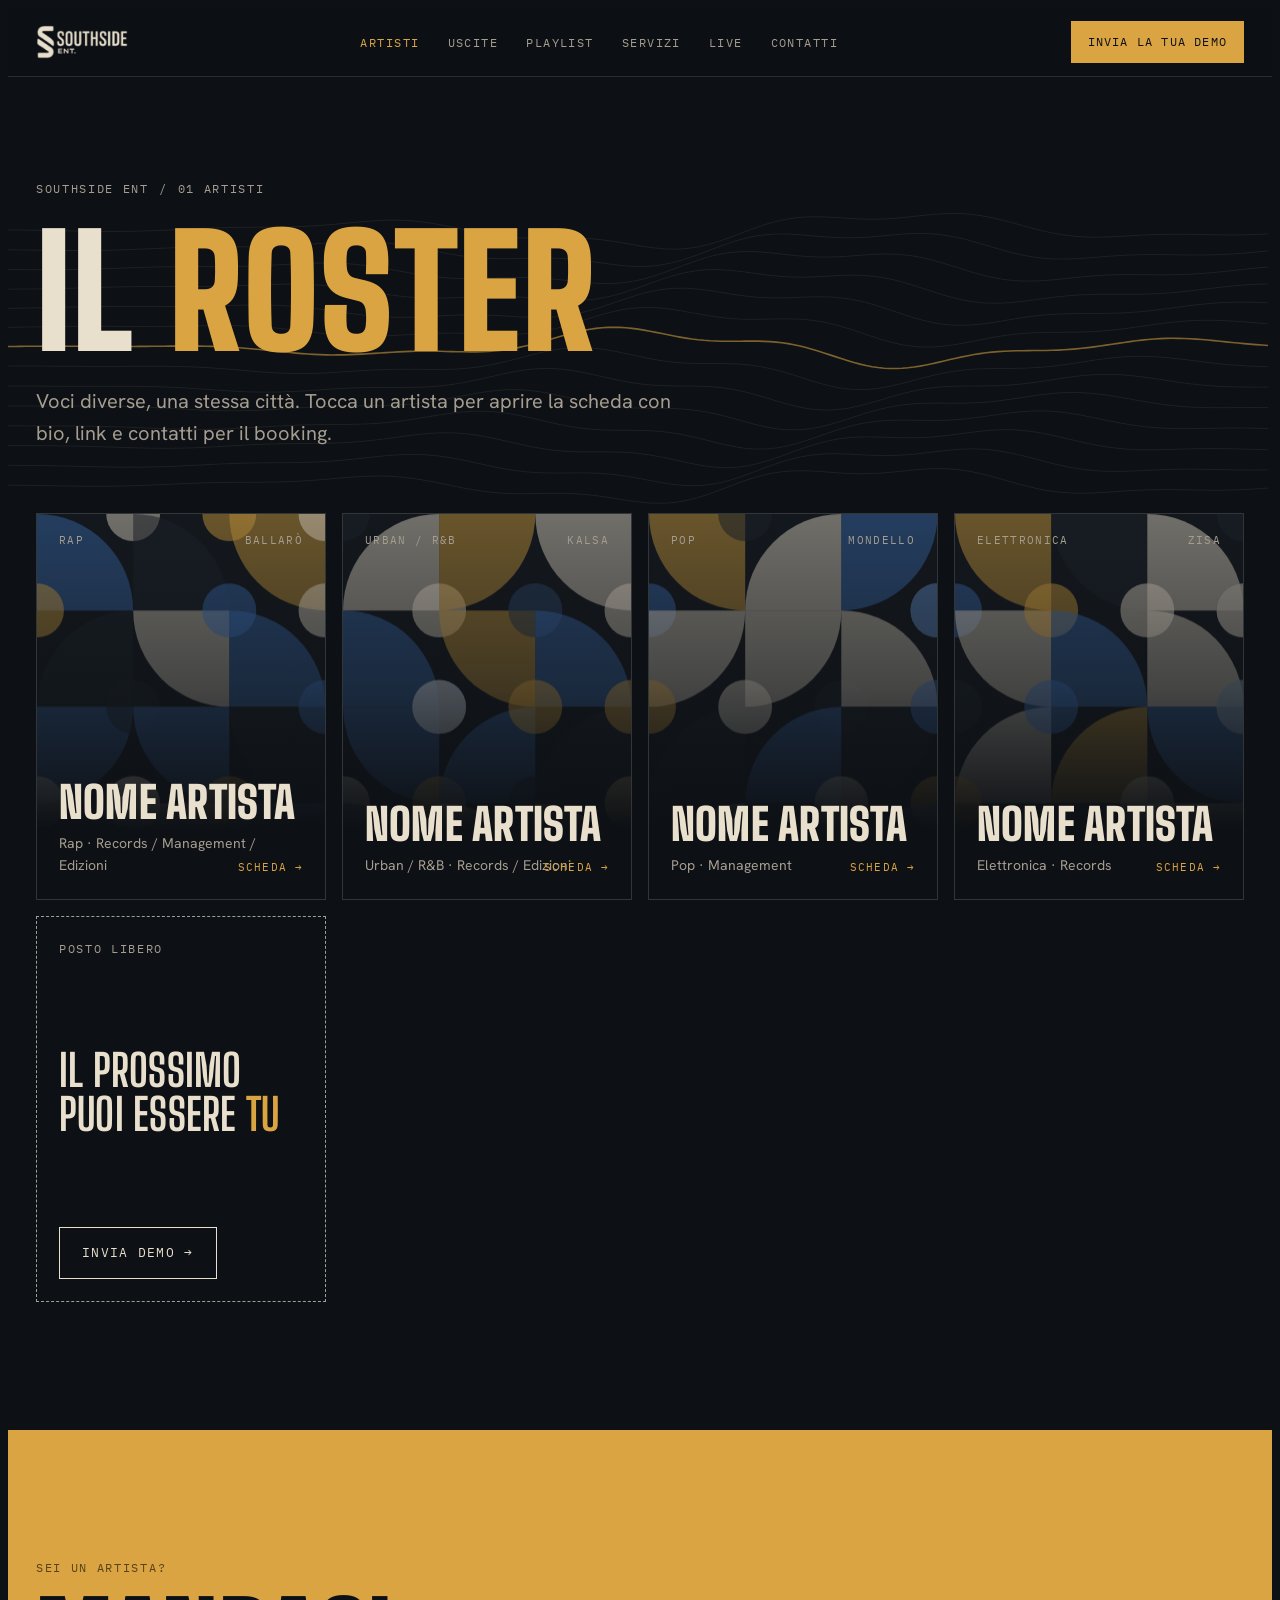
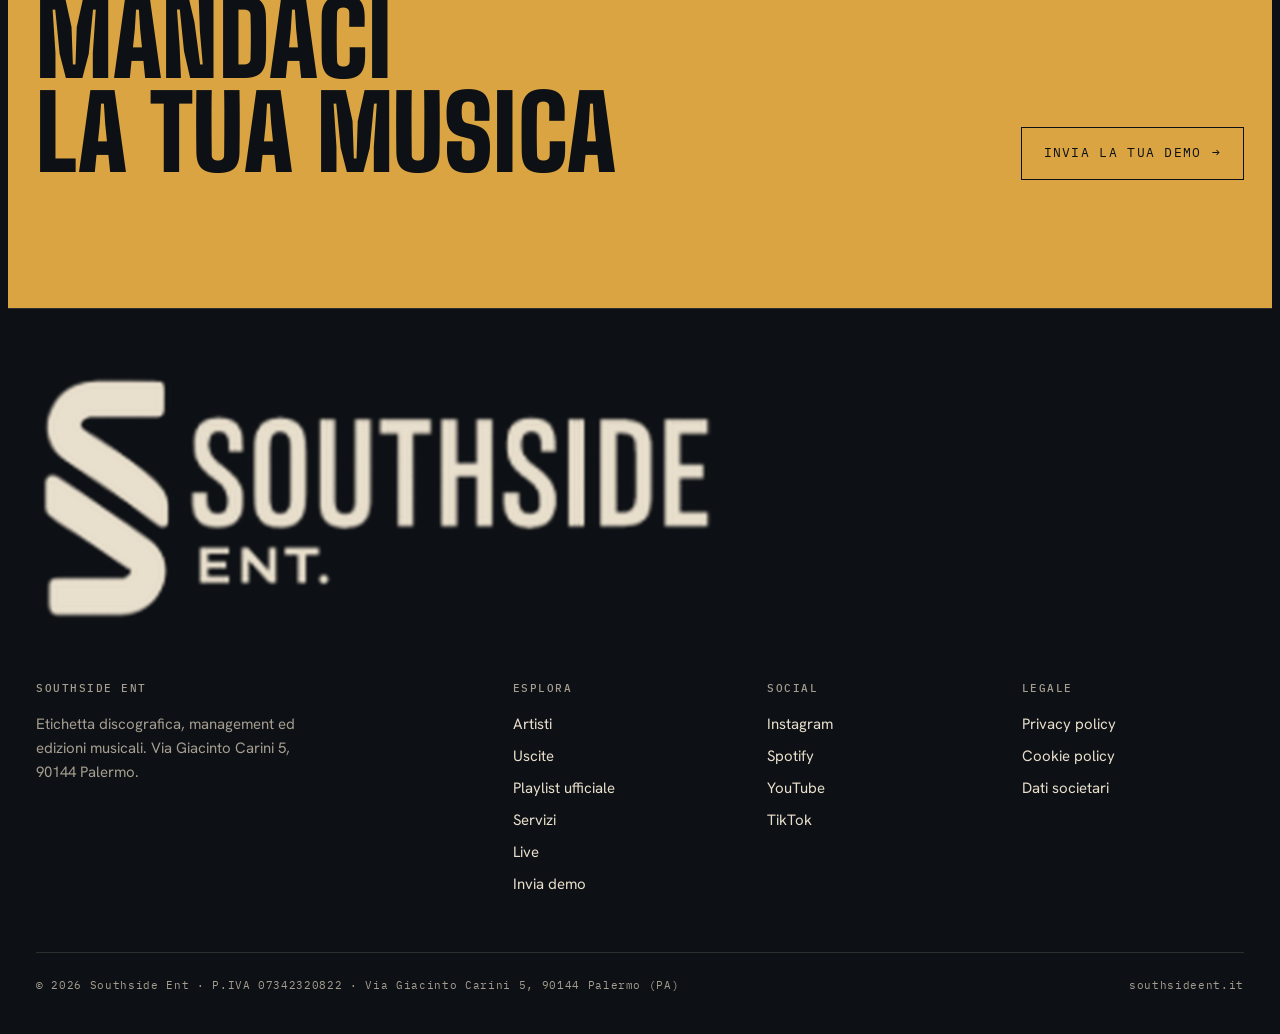
==== artisti.html @ 30d8cd5a "Add files via upload" ====
<!doctype html>
<html lang="it">
<head>
<meta charset="utf-8">
<meta name="viewport" content="width=device-width, initial-scale=1, viewport-fit=cover">
<title>Artisti · Southside Ent</title>
<meta name="claude:viewport-fit-sides" content="cover">
<meta name="description" content="Il roster di Southside Ent: gli artisti della scena palermitana seguiti dalla nostra etichetta e dal management.">
<meta property="og:title" content="Artisti · Southside Ent">
<meta property="og:description" content="Il roster di Southside Ent: gli artisti della scena palermitana seguiti dalla nostra etichetta e dal management.">
<meta property="og:site_name" content="Southside Ent">
<meta property="og:locale" content="it_IT">
<meta name="theme-color" content="#0d1014">
<link rel="preconnect" href="https://fonts.googleapis.com">
<link rel="preconnect" href="https://fonts.gstatic.com" crossorigin>
<link rel="stylesheet" href="https://fonts.googleapis.com/css2?family=Big+Shoulders+Display:wght@500;700;900&family=Hanken+Grotesk:wght@400;500;600&family=IBM+Plex+Mono:wght@400;500&display=swap">
<link rel="stylesheet" href="style.css">
</head>
<body>
<header class="nav">
  <div class="wrap">
    <a href="index.html" aria-label="Southside Ent, home"><span class="logo" role="img" aria-label="Southside Ent"></span></a>
    <nav aria-label="Principale"><ul><li><a href="artisti.html" aria-current="page">Artisti</a></li><li><a href="uscite.html">Uscite</a></li><li><a href="playlist.html">Playlist</a></li><li><a href="servizi.html">Servizi</a></li><li><a href="eventi.html">Live</a></li><li><a href="contatti.html">Contatti</a></li></ul></nav>
    <a class="btn solid cta" href="demo.html">Invia la tua demo</a>
    <button class="burger" id="burger" aria-label="Apri menu" aria-expanded="false" aria-controls="drawer"><span></span><span></span><span></span></button>
  </div>
</header>
<div class="drawer" id="drawer" aria-hidden="true"><a href="index.html"><small>01</small>Home</a><a href="artisti.html" aria-current="page"><small>02</small>Artisti</a><a href="uscite.html"><small>03</small>Uscite</a><a href="playlist.html"><small>04</small>Playlist</a><a href="servizi.html"><small>05</small>Servizi</a><a href="eventi.html"><small>06</small>Live</a><a href="contatti.html"><small>07</small>Contatti</a><a href="demo.html"><small>08</small>Invia demo</a></div>
<main>
<section class="page-hero">
  <canvas id="wave" aria-hidden="true"></canvas>
  <div class="wrap" style="position:relative">
    <div class="crumbs eyebrow reveal"><a href="index.html">Southside Ent</a><span>/</span><span>01 Artisti</span></div>
    <h1 class="reveal d1">Il <span class="g">roster</span></h1>
    <p class="lead muted reveal d2">Voci diverse, una stessa città. Tocca un artista per aprire la scheda con bio, link e contatti per il booking.</p>
  </div>
</section>
<section style="border-top:0;padding-top:0"><div class="wrap"><div class="roster" id="rosterGrid"></div></div></section>
</main>
<section class="band">
  <div class="wrap">
    <div><p class="eyebrow">Sei un artista?</p><h2 style="margin-top:14px">Mandaci<br>la tua musica</h2></div>
    <a class="btn" href="demo.html">Invia la tua demo <span class="arr">→</span></a>
  </div>
</section>
<footer>
  <div class="wrap">
    <span class="logo foot-big" role="img" aria-label="Southside Ent"></span>
    <div class="foot-grid">
      <div><h5>Southside Ent</h5><p class="muted" style="max-width:36ch;font-size:15px">Etichetta discografica, management ed edizioni musicali. Via Giacinto Carini 5, 90144 Palermo.</p></div>
      <div><h5>Esplora</h5><ul><li><a href="artisti.html">Artisti</a></li><li><a href="uscite.html">Uscite</a></li><li><a href="playlist.html">Playlist ufficiale</a></li><li><a href="servizi.html">Servizi</a></li><li><a href="eventi.html">Live</a></li><li><a href="demo.html">Invia demo</a></li></ul></div>
      <div><h5>Social</h5><ul><li><a data-social="instagram" href="#" target="_blank" rel="noopener">Instagram</a></li><li><a data-social="spotify" href="#" target="_blank" rel="noopener">Spotify</a></li><li><a data-social="youtube" href="#" target="_blank" rel="noopener">YouTube</a></li><li><a data-social="tiktok" href="#" target="_blank" rel="noopener">TikTok</a></li></ul></div>
      <div><h5>Legale</h5><ul><li><a href="privacy.html">Privacy policy</a></li><li><a href="privacy.html#cookie">Cookie policy</a></li><li><a href="contatti.html">Dati societari</a></li></ul></div>
    </div>
    <div class="legal">
      <span>© <span class="yr">2026</span> Southside Ent · P.IVA 07342320822 · Via Giacinto Carini 5, 90144 Palermo (PA)</span>
      <span>southsideent.it</span>
    </div>
  </div>
</footer>
<div class="toast" id="toast" role="status">Copiato</div>
<script src="dati.js"></script>
<script src="app.js"></script>
</body>
</html>
---- style.css ----
/* Layout: notte palermitana. Sezioni a fascia piena, griglia a 12 colonne, tipografia condensata come il logo, numeri di catalogo in mono. */
:root{
  --ink:#0d1014;        /* notte sul porto */
  --ink-2:#151a20;
  --ink-3:#1e252d;
  --tufo:#e9dfcd;       /* pietra di tufo */
  --tufo-dim:#a59d90;
  --line:rgba(233,223,205,.14);
  --oro:#d9a441;        /* oro delle maioliche */
  --maiolica:#3d6fb6;   /* blu maiolica */
  --f-display:"Big Shoulders Display","Oswald","Arial Narrow",sans-serif;
  --f-body:"Hanken Grotesk","Helvetica Neue",Arial,sans-serif;
  --f-mono:"IBM Plex Mono",ui-monospace,Menlo,monospace;
  --gutter:max(16px, env(safe-area-inset-left,0px));
  --gutter-r:max(16px, env(safe-area-inset-right,0px));
  --max:1240px;
  color-scheme:dark;
}
*{box-sizing:border-box}
html{scroll-behavior:smooth;background:var(--ink)}
body{background:var(--ink);color:var(--tufo);font-family:var(--f-body);font-size:16px;line-height:1.6;-webkit-font-smoothing:antialiased;overflow-x:hidden}
body::before{content:"";position:fixed;inset:0 0 auto;height:env(safe-area-inset-top,0px);z-index:60;background:var(--ink)}
a{color:inherit}
::selection{background:var(--oro);color:var(--ink)}
:focus-visible{outline:2px solid var(--oro);outline-offset:3px}
.wrap{max-width:var(--max);margin:0 auto;padding-left:var(--gutter);padding-right:var(--gutter-r)}
.logo{display:block;background:currentColor;-webkit-mask:url([data-uri]) center/contain no-repeat;mask:url([data-uri]) center/contain no-repeat;aspect-ratio:888/328}
.eyebrow{font-family:var(--f-mono);font-size:12px;letter-spacing:.14em;text-transform:uppercase;color:var(--tufo-dim)}
h1,h2,h3{font-family:var(--f-display);font-weight:900;text-transform:uppercase;line-height:.92;letter-spacing:.005em;margin:0;text-wrap:balance}
h2{font-size:clamp(44px,7vw,96px)}
h3{font-size:28px;font-weight:700;line-height:1}
p{margin:0}
.lead{font-size:clamp(17px,1.6vw,20px);max-width:58ch;color:var(--tufo)}
.muted{color:var(--tufo-dim)}
section{padding-block:clamp(72px,10vw,140px);border-top:1px solid var(--line)}
.sec-head{display:grid;grid-template-columns:1fr;gap:20px;margin-bottom:clamp(40px,6vw,72px)}
@media(min-width:860px){.sec-head{grid-template-columns:5fr 7fr;align-items:end}}
.btn{display:inline-flex;align-items:center;gap:10px;font-family:var(--f-mono);font-size:13px;letter-spacing:.1em;text-transform:uppercase;text-decoration:none;padding:15px 22px;border:1px solid var(--tufo);color:var(--tufo);background:transparent;cursor:pointer;transition:background .25s,color .25s}
.btn:hover{background:var(--tufo);color:var(--ink)}
.btn.solid{background:var(--oro);border-color:var(--oro);color:var(--ink)}
.btn.solid:hover{background:var(--tufo);border-color:var(--tufo)}
.btn .arr{transition:transform .25s}
.btn:hover .arr{transform:translateX(4px)}

/* NAV */
header.nav{position:sticky;top:env(safe-area-inset-top,0px);z-index:50;background:color-mix(in srgb,var(--ink) 82%,transparent);backdrop-filter:blur(14px);-webkit-backdrop-filter:blur(14px);border-bottom:1px solid var(--line)}
.nav .wrap{display:flex;align-items:center;justify-content:space-between;height:68px;gap:24px}
.nav .logo{height:34px;width:auto;color:var(--tufo)}
.nav ul{list-style:none;margin:0;padding:0;display:flex;gap:28px}
.nav ul a{font-family:var(--f-mono);font-size:12px;letter-spacing:.12em;text-transform:uppercase;text-decoration:none;color:var(--tufo-dim);transition:color .2s}
.nav ul a:hover{color:var(--tufo)}
.nav .cta{padding:10px 16px;font-size:12px}
.burger{display:none;background:none;border:0;color:var(--tufo);padding:8px;cursor:pointer}
.burger span{display:block;width:24px;height:2px;background:currentColor;margin:5px 0;transition:transform .3s,opacity .3s}
@media(max-width:920px){
  .nav ul,.nav .cta{display:none}
  .burger{display:block}
}
.drawer{position:fixed;inset:0;z-index:45;background:var(--ink);padding-top:calc(100px + env(safe-area-inset-top,0px));padding-left:var(--gutter);padding-right:var(--gutter-r);display:flex;flex-direction:column;gap:6px;transform:translateY(-100%);transition:transform .45s cubic-bezier(.7,0,.2,1)}
.drawer.open{transform:none}
.drawer a{font-family:var(--f-display);font-weight:900;font-size:52px;text-transform:uppercase;text-decoration:none;line-height:1.05}
.drawer a small{font-family:var(--f-mono);font-size:12px;color:var(--oro);vertical-align:top;margin-right:12px;font-weight:400}
body.menu-open .burger span:nth-child(1){transform:translateY(7px) rotate(45deg)}
body.menu-open .burger span:nth-child(2){opacity:0}
body.menu-open .burger span:nth-child(3){transform:translateY(-7px) rotate(-45deg)}

/* HERO */
.hero{position:relative;border-top:0;padding-block:clamp(56px,9vw,120px) clamp(40px,6vw,72px);overflow:hidden}
#wave{position:absolute;inset:0;width:100%;height:100%;opacity:.55;pointer-events:none}
.hero .wrap{position:relative}
.hero-top{display:flex;justify-content:space-between;flex-wrap:wrap;gap:12px;margin-bottom:clamp(28px,4vw,48px)}
.hero h1{font-size:clamp(68px,15.5vw,228px);line-height:.82;letter-spacing:-.01em}
.hero h1 .o{color:transparent;-webkit-text-stroke:1.5px var(--tufo)}
.hero h1 .g{color:var(--oro)}
.hero-bottom{display:grid;gap:32px;margin-top:clamp(32px,5vw,56px);align-items:end}
@media(min-width:860px){.hero-bottom{grid-template-columns:6fr 6fr}}
.hero-actions{display:flex;flex-wrap:wrap;gap:12px}
@media(min-width:860px){.hero-actions{justify-content:flex-end}}
.reveal{animation:rise .9s cubic-bezier(.2,.7,.2,1) both}
.reveal.d1{animation-delay:.08s}.reveal.d2{animation-delay:.16s}.reveal.d3{animation-delay:.28s}
@keyframes rise{from{transform:translateY(24px);opacity:.001}to{transform:none;opacity:1}}

/* TICKER */
.ticker{border-top:1px solid var(--line);border-bottom:1px solid var(--line);overflow:hidden;padding-block:18px;background:var(--ink-2)}
.ticker-track{display:flex;gap:48px;width:max-content;animation:tick 40s linear infinite}
.ticker span{font-family:var(--f-display);font-weight:700;font-size:28px;text-transform:uppercase;white-space:nowrap;display:flex;align-items:center;gap:48px}
.ticker span::after{content:"";width:8px;height:8px;background:var(--oro);transform:rotate(45deg)}
@keyframes tick{to{transform:translateX(-50%)}}

/* ABOUT */
.about-grid{display:grid;gap:48px}
@media(min-width:860px){.about-grid{grid-template-columns:7fr 5fr;gap:80px}}
.about-text{display:flex;flex-direction:column;gap:22px;font-size:18px;max-width:62ch}
.about-text p:first-child{font-size:clamp(22px,2.4vw,30px);line-height:1.35;font-weight:500}
.facts{display:grid;grid-template-columns:1fr 1fr;border-top:1px solid var(--line)}
.fact{padding:24px 0;border-bottom:1px solid var(--line);display:flex;flex-direction:column;gap:6px}
.fact:nth-child(odd){padding-right:16px;border-right:1px solid var(--line)}
.fact:nth-child(even){padding-left:20px}
.fact b{font-family:var(--f-display);font-size:clamp(40px,5vw,60px);font-weight:900;line-height:1;font-variant-numeric:tabular-nums}
.fact b em{font-style:normal;color:var(--oro)}

/* SERVIZI */
.services{display:grid;gap:1px;background:var(--line);border:1px solid var(--line)}
@media(min-width:860px){.services{grid-template-columns:repeat(3,1fr)}}
.svc{background:var(--ink);padding:clamp(28px,3vw,40px);display:flex;flex-direction:column;gap:20px;transition:background .3s}
.svc:hover{background:var(--ink-2)}
.svc .num{font-family:var(--f-mono);font-size:12px;color:var(--oro);letter-spacing:.1em}
.svc h3{font-size:clamp(36px,3.6vw,48px);font-weight:900}
.svc ul{list-style:none;margin:auto 0 0;padding:0;border-top:1px solid var(--line)}
.svc li{padding:12px 0;border-bottom:1px solid var(--line);font-size:15px;display:flex;justify-content:space-between;gap:12px}
.svc li::after{content:"↗";color:var(--tufo-dim)}

/* ROSTER */
.roster{display:grid;gap:16px;grid-template-columns:repeat(auto-fill,minmax(min(100%,270px),1fr))}
.artist{position:relative;aspect-ratio:3/4;max-width:100%;overflow:hidden;background:var(--ink-2);border:1px solid var(--line);display:flex;flex-direction:column;justify-content:flex-end;padding:22px;text-decoration:none;isolation:isolate}
.artist canvas{position:absolute;inset:0;width:100%;height:100%;z-index:-1;transition:transform .8s cubic-bezier(.2,.7,.2,1)}
.artist:hover canvas{transform:scale(1.06)}
.artist::before{content:"";position:absolute;inset:0;z-index:-1;background:linear-gradient(to top,var(--ink) 4%,transparent 60%)}
.artist .tag{position:absolute;top:18px;left:22px;right:22px;display:flex;justify-content:space-between;font-family:var(--f-mono);font-size:11px;letter-spacing:.12em;text-transform:uppercase;color:var(--tufo-dim)}
.artist h3{font-size:44px;font-weight:900}
.artist p{font-size:14px;color:var(--tufo-dim);margin-top:8px}
.artist .links{display:flex;gap:14px;margin-top:16px;font-family:var(--f-mono);font-size:11px;letter-spacing:.1em;text-transform:uppercase}
.artist .links span{border-bottom:1px solid var(--oro);padding-bottom:2px}
.roster-join{aspect-ratio:3/4;max-width:100%;border:1px dashed var(--tufo-dim);display:flex;flex-direction:column;justify-content:space-between;padding:22px;text-decoration:none;transition:border-color .3s,background .3s}
.roster-join:hover{border-color:var(--oro);background:var(--ink-2)}
.roster-join h3{font-size:44px}
.roster-join h3 em{font-style:normal;color:var(--oro)}

/* USCITE */
.filters{display:flex;flex-wrap:wrap;gap:8px;margin-bottom:28px}
.chip{font-family:var(--f-mono);font-size:12px;letter-spacing:.1em;text-transform:uppercase;padding:9px 14px;border:1px solid var(--line);background:none;color:var(--tufo-dim);cursor:pointer;transition:all .2s}
.chip:hover{color:var(--tufo);border-color:var(--tufo-dim)}
.chip[aria-pressed="true"]{background:var(--tufo);color:var(--ink);border-color:var(--tufo)}
.cat{border-top:1px solid var(--tufo)}
.row{display:grid;grid-template-columns:44px 1fr auto;gap:16px;align-items:center;padding:18px 0;border-bottom:1px solid var(--line);text-decoration:none;transition:padding .3s,background .3s}
.row:hover{background:var(--ink-2);padding-inline:12px}
.row .cover{width:44px;height:44px;display:block}
.row .t{min-width:0;display:flex;flex-direction:column}
.row .t b{font-family:var(--f-display);font-size:26px;font-weight:700;text-transform:uppercase;line-height:1.05;overflow-wrap:anywhere}
.row .t span{font-size:14px;color:var(--tufo-dim)}
.row .meta{display:none;font-family:var(--f-mono);font-size:12px;color:var(--tufo-dim);font-variant-numeric:tabular-nums;letter-spacing:.06em}
.row .go{font-family:var(--f-mono);font-size:12px;letter-spacing:.1em;text-transform:uppercase;color:var(--oro);white-space:nowrap}
@media(min-width:760px){
  .row{grid-template-columns:110px 56px 1fr 120px 120px auto;gap:24px}
  .row .cover{width:56px;height:56px}
  .row .meta{display:block}
}
.row .code{display:none}
@media(min-width:760px){.row .code{display:block}}

/* EDIZIONI */
.pub{display:grid;gap:48px}
@media(min-width:860px){.pub{grid-template-columns:5fr 7fr;gap:80px}}
.steps{list-style:none;margin:0;padding:0;counter-reset:s;border-top:1px solid var(--line)}
.steps li{counter-increment:s;display:grid;grid-template-columns:56px 1fr;gap:16px;padding:24px 0;border-bottom:1px solid var(--line)}
.steps li::before{content:counter(s,decimal-leading-zero);font-family:var(--f-mono);font-size:13px;color:var(--oro);padding-top:6px}
.steps h4{margin:0 0 6px;font-family:var(--f-display);font-size:26px;text-transform:uppercase;font-weight:700;line-height:1}
.steps p{color:var(--tufo-dim);font-size:15px;max-width:52ch}

/* DEMO */
.demo{background:var(--tufo);color:var(--ink);border-top:0}
.demo .eyebrow{color:#5f584d}
.demo-grid{display:grid;gap:48px}
@media(min-width:900px){.demo-grid{grid-template-columns:5fr 7fr;gap:80px}}
.demo h2 em{font-style:normal;-webkit-text-stroke:1.5px var(--ink);color:transparent}
.demo .rules{list-style:none;padding:0;margin:28px 0 0;display:flex;flex-direction:column;gap:10px;font-size:15px}
.demo .rules li{display:flex;gap:12px}
.demo .rules li::before{content:"";flex:none;width:7px;height:7px;margin-top:9px;background:var(--ink);transform:rotate(45deg)}
form{display:grid;gap:18px;grid-template-columns:1fr 1fr}
.field{display:flex;flex-direction:column;gap:8px;grid-column:span 2;min-width:0}
@media(min-width:600px){.field.half{grid-column:span 1}}
.field label{font-family:var(--f-mono);font-size:11px;letter-spacing:.14em;text-transform:uppercase;color:#5f584d}
.field input,.field select,.field textarea{font:inherit;font-size:16px;color:var(--ink);background:transparent;border:0;border-bottom:1.5px solid var(--ink);padding:10px 0;border-radius:0;width:100%;outline:none;transition:border-color .2s}
.field select{appearance:none;-webkit-appearance:none;background-image:linear-gradient(45deg,transparent 50%,var(--ink) 50%),linear-gradient(-45deg,transparent 50%,var(--ink) 50%);background-position:calc(100% - 12px) 50%,calc(100% - 6px) 50%;background-size:6px 6px;background-repeat:no-repeat}
.field textarea{resize:vertical;min-height:96px}
.field input:focus,.field select:focus,.field textarea:focus{border-color:var(--maiolica)}
.field input::placeholder,.field textarea::placeholder{color:#8a8274}
.check{grid-column:span 2;display:flex;gap:12px;font-size:13px;color:#4a443b;align-items:flex-start}
.check input{width:18px;height:18px;margin-top:2px;accent-color:var(--ink);flex:none}
.demo .btn{border-color:var(--ink);color:var(--ink);grid-column:span 2;justify-self:start}
.demo .btn:hover{background:var(--ink);color:var(--tufo)}
.form-msg{grid-column:span 2;font-size:14px;padding:14px 16px;border-left:3px solid var(--maiolica);background:rgba(13,16,20,.06)}
.form-msg.err{border-color:#b3412f}

/* CONTATTI */
.contact-grid{display:grid;gap:1px;background:var(--line);border:1px solid var(--line)}
@media(min-width:760px){.contact-grid{grid-template-columns:repeat(2,1fr)}}
@media(min-width:1060px){.contact-grid{grid-template-columns:repeat(4,1fr)}}
.cbox{background:var(--ink);padding:28px;display:flex;flex-direction:column;gap:14px;min-width:0}
.cbox .v{font-size:17px;overflow-wrap:anywhere}
.cbox .v a{text-decoration:none;border-bottom:1px solid var(--line)}
.cbox .v a:hover{border-color:var(--oro)}
.copy{align-self:flex-start;margin-top:auto;font-family:var(--f-mono);font-size:11px;letter-spacing:.1em;text-transform:uppercase;background:none;border:1px solid var(--line);color:var(--tufo-dim);padding:7px 10px;cursor:pointer}
.copy:hover{color:var(--tufo);border-color:var(--tufo-dim)}
.map{margin-top:16px;position:relative;border:1px solid var(--line);overflow:hidden;background:var(--ink-2)}
#mapc{display:block;width:100%;height:280px}
.map .pin{position:absolute;left:var(--px,58%);top:var(--py,46%);transform:translate(-50%,-100%);display:flex;flex-direction:column;align-items:center;gap:6px;pointer-events:none}
.map .pin b{font-family:var(--f-mono);font-size:11px;letter-spacing:.1em;background:var(--oro);color:var(--ink);padding:5px 8px;white-space:nowrap}
.map .pin i{width:12px;height:12px;border-radius:50%;background:var(--oro);box-shadow:0 0 0 6px rgba(217,164,65,.25)}
.map .overlay{position:absolute;left:18px;bottom:18px;right:18px;display:flex;justify-content:space-between;flex-wrap:wrap;gap:12px;align-items:flex-end}
.map .overlay .eyebrow{color:var(--tufo)}

/* FOOTER */
footer{border-top:1px solid var(--line);padding-block:64px 32px;background:var(--ink)}
.foot-big{color:var(--tufo);width:100%;max-width:680px}
.foot-grid{display:grid;gap:32px;margin-top:56px;grid-template-columns:1fr 1fr}
@media(min-width:860px){.foot-grid{grid-template-columns:2fr 1fr 1fr 1fr}}
.foot-grid h5{margin:0 0 14px;font-family:var(--f-mono);font-size:11px;letter-spacing:.14em;text-transform:uppercase;color:var(--tufo-dim);font-weight:500}
.foot-grid ul{list-style:none;margin:0;padding:0;display:flex;flex-direction:column;gap:8px;font-size:15px}
.foot-grid a{text-decoration:none}
.foot-grid a:hover{color:var(--oro)}
.legal{margin-top:56px;padding-top:24px;border-top:1px solid var(--line);display:flex;flex-wrap:wrap;justify-content:space-between;gap:12px;font-family:var(--f-mono);font-size:11px;letter-spacing:.06em;color:var(--tufo-dim)}
.toast{position:fixed;left:50%;bottom:calc(24px + env(safe-area-inset-bottom,0px));transform:translate(-50%,140%);background:var(--oro);color:var(--ink);font-family:var(--f-mono);font-size:12px;letter-spacing:.1em;text-transform:uppercase;padding:12px 18px;z-index:70;transition:transform .35s}
.toast.show{transform:translate(-50%,0)}
@media(prefers-reduced-motion:reduce){*,*::before{animation:none!important;transition:none!important}html{scroll-behavior:auto}}

/* ===== Multi-pagina ===== */
.nav ul a[aria-current="page"]{color:var(--oro)}
.drawer a[aria-current="page"]{color:var(--oro)}
.drawer{overflow-y:auto;padding-bottom:40px}
.drawer a{font-size:clamp(36px,11vw,52px)}
.page-hero{border-top:0;padding-block:clamp(56px,8vw,110px) clamp(40px,5vw,64px);position:relative;overflow:hidden}
.page-hero h1{font-size:clamp(60px,12vw,170px);line-height:.85}
.page-hero h1 .o{color:transparent;-webkit-text-stroke:1.5px var(--tufo)}
.page-hero h1 .g{color:var(--oro)}
.page-hero .lead{margin-top:28px}
.crumbs{display:flex;gap:10px;margin-bottom:28px}
.crumbs a{text-decoration:none}
.crumbs a:hover{color:var(--tufo)}
.more{display:flex;justify-content:flex-end;margin-top:32px}
.band{background:var(--oro);color:var(--ink);border-top:0}
.band .wrap{display:flex;flex-wrap:wrap;gap:28px;align-items:end;justify-content:space-between}
.band h2{font-size:clamp(44px,8vw,110px)}
.band .eyebrow{color:#5a4318}
.band .btn{border-color:var(--ink);color:var(--ink)}
.band .btn:hover{background:var(--ink);color:var(--oro)}
.svc a.btn{align-self:flex-start;margin-top:8px}
.svc-detail{display:grid;gap:40px;padding-block:clamp(48px,6vw,80px);border-top:1px solid var(--line)}
.svc-detail:first-child{border-top:0;padding-top:0}
@media(min-width:860px){.svc-detail{grid-template-columns:5fr 7fr;gap:80px}}
.svc-detail h2{font-size:clamp(44px,6vw,80px)}
.svc-detail .left{display:flex;flex-direction:column;gap:20px}
.svc-detail .left .num{font-family:var(--f-mono);font-size:12px;letter-spacing:.12em;color:var(--oro)}
.pill-list{display:grid;gap:1px;background:var(--line);border:1px solid var(--line);grid-template-columns:1fr}
@media(min-width:600px){.pill-list{grid-template-columns:1fr 1fr}}
.pill-list div{background:var(--ink);padding:22px;display:flex;flex-direction:column;gap:6px}
.pill-list b{font-family:var(--f-display);font-size:24px;text-transform:uppercase;font-weight:700;line-height:1}
.pill-list span{font-size:14px;color:var(--tufo-dim)}

/* Artista espanso */
.artist{cursor:pointer;border:1px solid var(--line);font:inherit;color:inherit;text-align:left}
.artist .open{position:absolute;right:22px;bottom:22px;font-family:var(--f-mono);font-size:11px;color:var(--oro);letter-spacing:.1em;text-transform:uppercase}
.sheet{position:fixed;inset:0;z-index:80;display:flex;align-items:flex-end;justify-content:center;background:rgba(5,7,9,.72);backdrop-filter:blur(6px);-webkit-backdrop-filter:blur(6px);padding-top:calc(40px + env(safe-area-inset-top,0px))}
@media(min-width:760px){.sheet{align-items:center;padding:40px}}
.sheet-card{background:var(--ink-2);border:1px solid var(--line);width:100%;max-width:880px;max-height:100%;overflow-y:auto;display:grid;grid-template-columns:1fr;animation:rise .4s cubic-bezier(.2,.7,.2,1)}
@media(min-width:760px){.sheet-card{grid-template-columns:5fr 7fr}}
.sheet-card canvas{width:100%;aspect-ratio:1;max-width:100%;display:block}
.sheet-body{padding:28px;padding-bottom:calc(28px + env(safe-area-inset-bottom,0px));display:flex;flex-direction:column;gap:16px;position:relative;min-width:0}
.sheet-body h3{font-size:clamp(44px,6vw,64px);font-weight:900}
.sheet-close{position:absolute;top:16px;right:16px;background:none;border:1px solid var(--line);color:var(--tufo);width:40px;height:40px;cursor:pointer;font-size:20px}
.sheet-links{display:flex;flex-wrap:wrap;gap:10px;margin-top:8px}
.sheet-links a{padding:10px 14px;font-size:12px}

/* Playlist */
.pl{display:grid;gap:40px;align-items:start}
@media(min-width:900px){.pl{grid-template-columns:5fr 7fr;gap:64px}}
.pl-cover{position:relative;aspect-ratio:1;max-width:100%;background:var(--ink-2);border:1px solid var(--line);overflow:hidden;display:flex;flex-direction:column;justify-content:space-between;padding:28px}
.pl-cover canvas{position:absolute;inset:0;width:100%;height:100%;z-index:0}
.pl-cover>*:not(canvas){position:relative;z-index:1}
.pl-cover .logo{width:62%;color:var(--tufo)}
.pl-cover h3{font-size:clamp(40px,5vw,64px);font-weight:900;text-shadow:0 2px 24px rgba(0,0,0,.4)}
.pl-meta{display:flex;flex-wrap:wrap;gap:20px;margin-top:20px;font-family:var(--f-mono);font-size:12px;color:var(--tufo-dim);letter-spacing:.06em}
.pl-actions{display:flex;flex-wrap:wrap;gap:12px;margin-top:24px}
.spotify-btn{background:#1ed760;border-color:#1ed760;color:#0b1a10}
.spotify-btn:hover{background:var(--tufo);border-color:var(--tufo);color:var(--ink)}
.spotify-embed{margin-top:24px;border:1px solid var(--line)}
.spotify-embed iframe{display:block;width:100%;height:452px;border:0}
.tracks{border-top:1px solid var(--tufo);counter-reset:tr}
.track{display:grid;grid-template-columns:36px 1fr auto;gap:14px;align-items:center;padding:14px 0;border-bottom:1px solid var(--line);counter-increment:tr}
.track::before{content:counter(tr,decimal-leading-zero);font-family:var(--f-mono);font-size:12px;color:var(--tufo-dim)}
.track b{display:block;font-weight:600;overflow-wrap:anywhere}
.track span{font-size:14px;color:var(--tufo-dim)}
.track em{font-style:normal;font-family:var(--f-mono);font-size:12px;color:var(--tufo-dim);font-variant-numeric:tabular-nums}
.pl-others{display:grid;gap:16px;grid-template-columns:repeat(auto-fill,minmax(min(100%,240px),1fr));margin-top:16px}
.pl-mini{border:1px solid var(--line);padding:22px;text-decoration:none;display:flex;flex-direction:column;gap:12px;transition:background .3s,border-color .3s}
.pl-mini:hover{background:var(--ink-2);border-color:var(--tufo-dim)}
.pl-mini b{font-family:var(--f-display);font-size:30px;text-transform:uppercase;line-height:1}

/* Eventi */
.events{border-top:1px solid var(--tufo)}
.ev{display:grid;grid-template-columns:72px 1fr;gap:18px;align-items:center;padding:22px 0;border-bottom:1px solid var(--line)}
@media(min-width:760px){.ev{grid-template-columns:110px 1fr 1fr auto;gap:28px}}
.ev .date{font-family:var(--f-display);font-weight:900;line-height:.9;text-transform:uppercase}
.ev .date b{display:block;font-size:44px;font-variant-numeric:tabular-nums}
.ev .date span{font-size:16px;color:var(--oro)}
.ev .who b{display:block;font-family:var(--f-display);font-size:28px;text-transform:uppercase;line-height:1}
.ev .who span,.ev .where{font-size:14px;color:var(--tufo-dim)}
.ev .where,.ev .btn{grid-column:2}
@media(min-width:760px){.ev .where,.ev .btn{grid-column:auto}}
.ev .btn{justify-self:start;padding:11px 16px;font-size:12px}
.ev .btn.soldout{opacity:.45;pointer-events:none}

/* Privacy */
.legal-doc{max-width:72ch;display:flex;flex-direction:column;gap:18px}
.legal-doc h3{font-size:28px;margin-top:20px}
.legal-doc p,.legal-doc li{color:var(--tufo-dim)}
.legal-doc b{color:var(--tufo)}
.artist canvas{z-index:-2}
.artist::before{background:linear-gradient(to top,var(--ink) 18%,color-mix(in srgb,var(--ink) 55%,transparent) 55%,color-mix(in srgb,var(--ink) 20%,transparent))}
.pl-cover::after{content:"";position:absolute;inset:0;z-index:0;background:linear-gradient(to top,color-mix(in srgb,var(--ink) 85%,transparent),color-mix(in srgb,var(--ink) 35%,transparent))}
.toast{visibility:hidden}
.toast.show{visibility:visible}
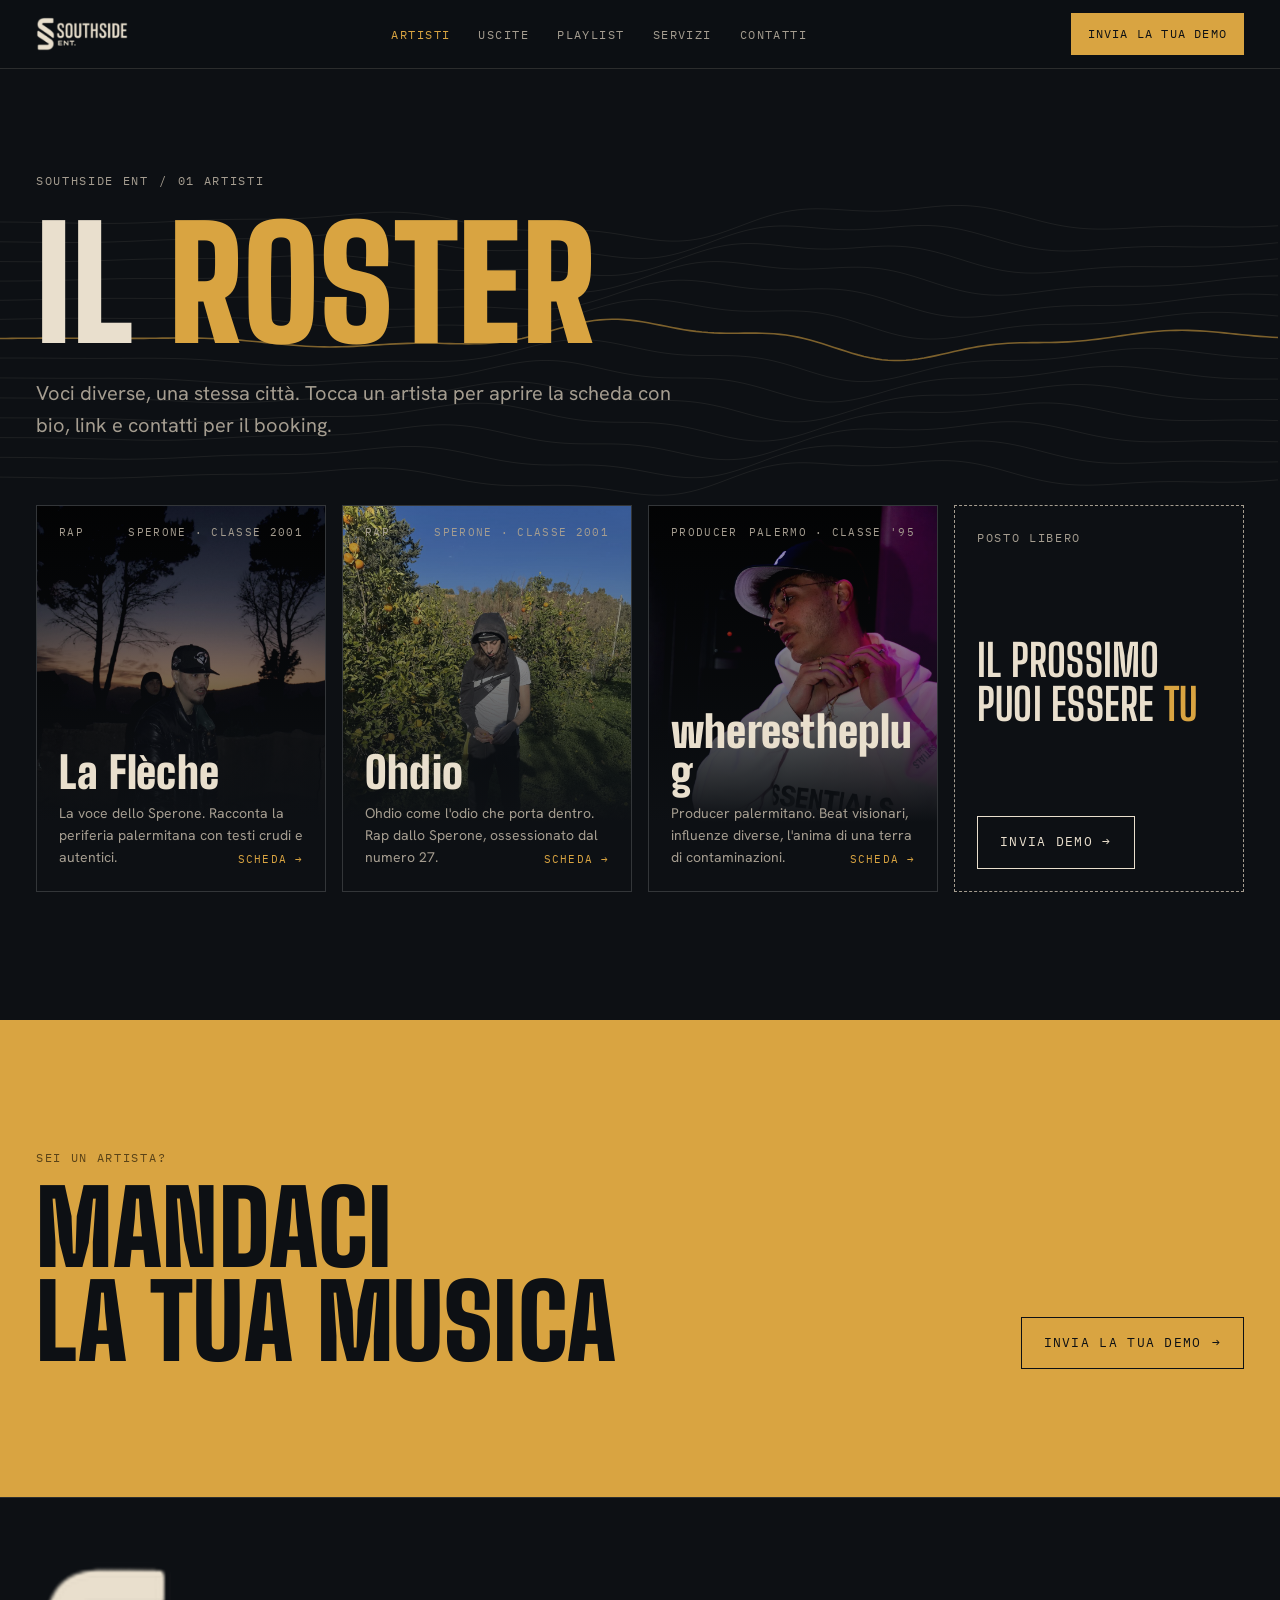
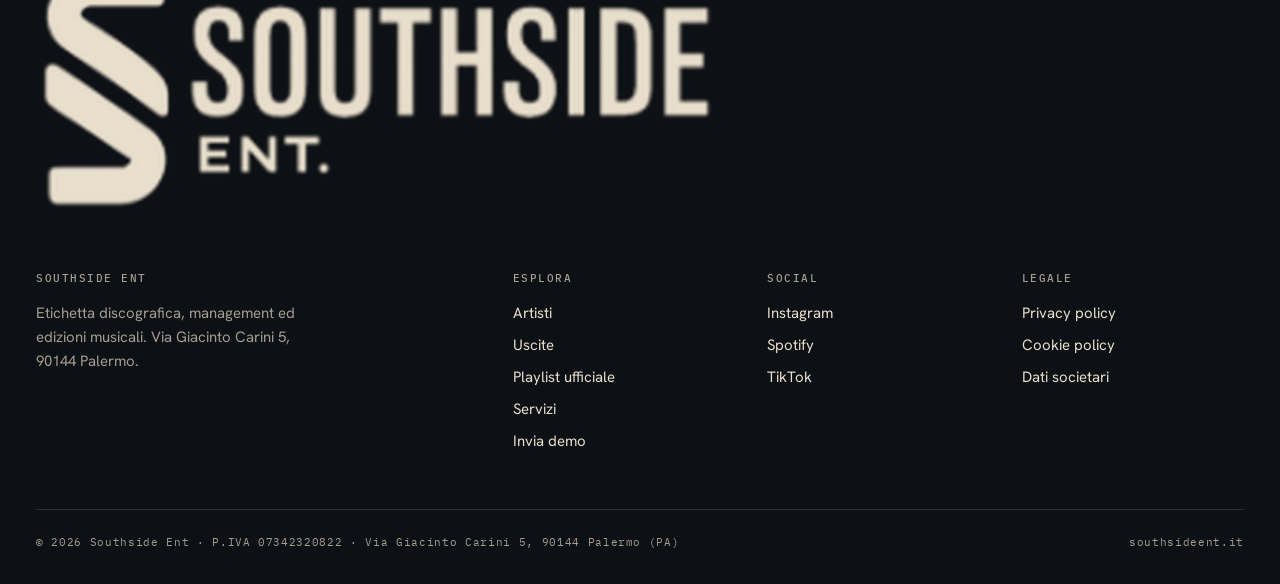
==== commit 98160b40: "Add files via upload" ====
--- a/artisti.html
+++ b/artisti.html
@@ -20,12 +20,12 @@
 <header class="nav">
   <div class="wrap">
     <a href="index.html" aria-label="Southside Ent, home"><span class="logo" role="img" aria-label="Southside Ent"></span></a>
-    <nav aria-label="Principale"><ul><li><a href="artisti.html" aria-current="page">Artisti</a></li><li><a href="uscite.html">Uscite</a></li><li><a href="playlist.html">Playlist</a></li><li><a href="servizi.html">Servizi</a></li><li><a href="eventi.html">Live</a></li><li><a href="contatti.html">Contatti</a></li></ul></nav>
+    <nav aria-label="Principale"><ul><li><a href="artisti.html" aria-current="page">Artisti</a></li><li><a href="uscite.html">Uscite</a></li><li><a href="playlist.html">Playlist</a></li><li><a href="servizi.html">Servizi</a></li><li><a href="contatti.html">Contatti</a></li></ul></nav>
     <a class="btn solid cta" href="demo.html">Invia la tua demo</a>
     <button class="burger" id="burger" aria-label="Apri menu" aria-expanded="false" aria-controls="drawer"><span></span><span></span><span></span></button>
   </div>
 </header>
-<div class="drawer" id="drawer" aria-hidden="true"><a href="index.html"><small>01</small>Home</a><a href="artisti.html" aria-current="page"><small>02</small>Artisti</a><a href="uscite.html"><small>03</small>Uscite</a><a href="playlist.html"><small>04</small>Playlist</a><a href="servizi.html"><small>05</small>Servizi</a><a href="eventi.html"><small>06</small>Live</a><a href="contatti.html"><small>07</small>Contatti</a><a href="demo.html"><small>08</small>Invia demo</a></div>
+<div class="drawer" id="drawer" aria-hidden="true"><a href="index.html"><small>01</small>Home</a><a href="artisti.html" aria-current="page"><small>02</small>Artisti</a><a href="uscite.html"><small>03</small>Uscite</a><a href="playlist.html"><small>04</small>Playlist</a><a href="servizi.html"><small>05</small>Servizi</a><a href="contatti.html"><small>06</small>Contatti</a><a href="demo.html"><small>07</small>Invia demo</a></div>
 <main>
 <section class="page-hero">
   <canvas id="wave" aria-hidden="true"></canvas>
@@ -48,7 +48,7 @@
     <span class="logo foot-big" role="img" aria-label="Southside Ent"></span>
     <div class="foot-grid">
       <div><h5>Southside Ent</h5><p class="muted" style="max-width:36ch;font-size:15px">Etichetta discografica, management ed edizioni musicali. Via Giacinto Carini 5, 90144 Palermo.</p></div>
-      <div><h5>Esplora</h5><ul><li><a href="artisti.html">Artisti</a></li><li><a href="uscite.html">Uscite</a></li><li><a href="playlist.html">Playlist ufficiale</a></li><li><a href="servizi.html">Servizi</a></li><li><a href="eventi.html">Live</a></li><li><a href="demo.html">Invia demo</a></li></ul></div>
+      <div><h5>Esplora</h5><ul><li><a href="artisti.html">Artisti</a></li><li><a href="uscite.html">Uscite</a></li><li><a href="playlist.html">Playlist ufficiale</a></li><li><a href="servizi.html">Servizi</a></li><li><a href="demo.html">Invia demo</a></li></ul></div>
       <div><h5>Social</h5><ul><li><a data-social="instagram" href="#" target="_blank" rel="noopener">Instagram</a></li><li><a data-social="spotify" href="#" target="_blank" rel="noopener">Spotify</a></li><li><a data-social="youtube" href="#" target="_blank" rel="noopener">YouTube</a></li><li><a data-social="tiktok" href="#" target="_blank" rel="noopener">TikTok</a></li></ul></div>
       <div><h5>Legale</h5><ul><li><a href="privacy.html">Privacy policy</a></li><li><a href="privacy.html#cookie">Cookie policy</a></li><li><a href="contatti.html">Dati societari</a></li></ul></div>
     </div>
--- a/style.css
+++ b/style.css
@@ -1,5 +1,6 @@
 /* Layout: notte palermitana. Sezioni a fascia piena, griglia a 12 colonne, tipografia condensata come il logo, numeri di catalogo in mono. */
 :root{
+  --logo:url([data-uri]);
   --ink:#0d1014;        /* notte sul porto */
   --ink-2:#151a20;
   --ink-3:#1e252d;
@@ -24,7 +25,7 @@
 ::selection{background:var(--oro);color:var(--ink)}
 :focus-visible{outline:2px solid var(--oro);outline-offset:3px}
 .wrap{max-width:var(--max);margin:0 auto;padding-left:var(--gutter);padding-right:var(--gutter-r)}
-.logo{display:block;background:currentColor;-webkit-mask:url([data-uri]) center/contain no-repeat;mask:url([data-uri]) center/contain no-repeat;aspect-ratio:888/328}
+.logo{display:block;background:currentColor;-webkit-mask:var(--logo) center/contain no-repeat;mask:var(--logo) center/contain no-repeat;aspect-ratio:888/328}
 .eyebrow{font-family:var(--f-mono);font-size:12px;letter-spacing:.14em;text-transform:uppercase;color:var(--tufo-dim)}
 h1,h2,h3{font-family:var(--f-display);font-weight:900;text-transform:uppercase;line-height:.92;letter-spacing:.005em;margin:0;text-wrap:balance}
 h2{font-size:clamp(44px,7vw,96px)}
@@ -310,3 +311,38 @@
 .pl-cover::after{content:"";position:absolute;inset:0;z-index:0;background:linear-gradient(to top,color-mix(in srgb,var(--ink) 85%,transparent),color-mix(in srgb,var(--ink) 35%,transparent))}
 .toast{visibility:hidden}
 .toast.show{visibility:visible}
+/* Foto artisti */
+.artist .art-media{position:absolute;inset:0;width:100%;height:100%;z-index:-2;object-fit:cover;max-width:none;transition:transform .8s cubic-bezier(.2,.7,.2,1)}
+.artist:hover .art-media{transform:scale(1.05)}
+.artist.has-photo .art-media{filter:saturate(.85) contrast(1.05)}
+.artist p{display:-webkit-box;-webkit-line-clamp:3;-webkit-box-orient:vertical;overflow:hidden}
+.artist h3{text-transform:none}
+.sheet-card{max-width:980px}
+.sheet-media{position:relative;min-height:0}
+.sheet-img{display:block;width:100%;aspect-ratio:4/5;max-width:100%;object-fit:cover;object-position:center 30%}
+@media(min-width:760px){.sheet-media .sheet-img{position:sticky;top:0;height:100%;max-height:calc(100vh - 80px);aspect-ratio:auto}}
+.sheet-body h3{text-transform:none}
+.sheet-body p{font-size:15px;line-height:1.7}
+.sheet-body p.eyebrow{font-size:12px}
+.milestones{list-style:none;margin:0;padding:0;border-top:1px solid var(--line)}
+.milestones li{display:grid;grid-template-columns:72px 1fr;gap:12px;padding:10px 0;border-bottom:1px solid var(--line);font-size:14px}
+.milestones b{font-family:var(--f-mono);font-weight:500;color:var(--oro);font-size:12px;letter-spacing:.06em;padding-top:2px}
+.collabs{display:flex;flex-wrap:wrap;gap:8px}
+.collabs span{font-family:var(--f-display);font-weight:700;font-size:20px;text-transform:uppercase;border:1px solid var(--line);padding:6px 12px;line-height:1}
+.sheet-card{position:relative}
+.sheet-close{position:sticky;top:12px;margin:12px 12px -52px auto;z-index:3;grid-column:1/-1;background:color-mix(in srgb,var(--ink) 70%,transparent);backdrop-filter:blur(6px);-webkit-backdrop-filter:blur(6px)}
+@media(min-width:760px){.sheet-close{position:absolute;top:16px;right:16px;margin:0}}
+.spotify-embed{position:relative;min-height:452px;background:var(--ink-2)}
+.spotify-embed iframe{position:relative;z-index:1;background:transparent}
+.embed-fallback{position:absolute;inset:0;display:flex;flex-direction:column;justify-content:center;align-items:flex-start;gap:20px;padding:28px;color:var(--tufo-dim);max-width:46ch}
+.gallery{display:grid;gap:8px;grid-template-columns:repeat(auto-fill,minmax(min(100%,180px),1fr))}
+.gallery img{width:100%;aspect-ratio:4/5;object-fit:cover;display:block;filter:saturate(.9)}
+.artist h3{font-size:clamp(34px,3.4vw,44px);overflow-wrap:anywhere;line-height:.95}
+.gallery:has(img:only-child){grid-template-columns:1fr}
+.gallery img:only-child{aspect-ratio:3/2;object-position:center 40%}
+.row img.cover{object-fit:cover;background:var(--ink-2)}
+/* reset di base per il sito pubblicato */
+html,body{margin:0}
+img{max-width:100%}
+[hidden]{display:none!important}
+:root{padding-top:env(safe-area-inset-top,0px);padding-bottom:env(safe-area-inset-bottom,0px)}
